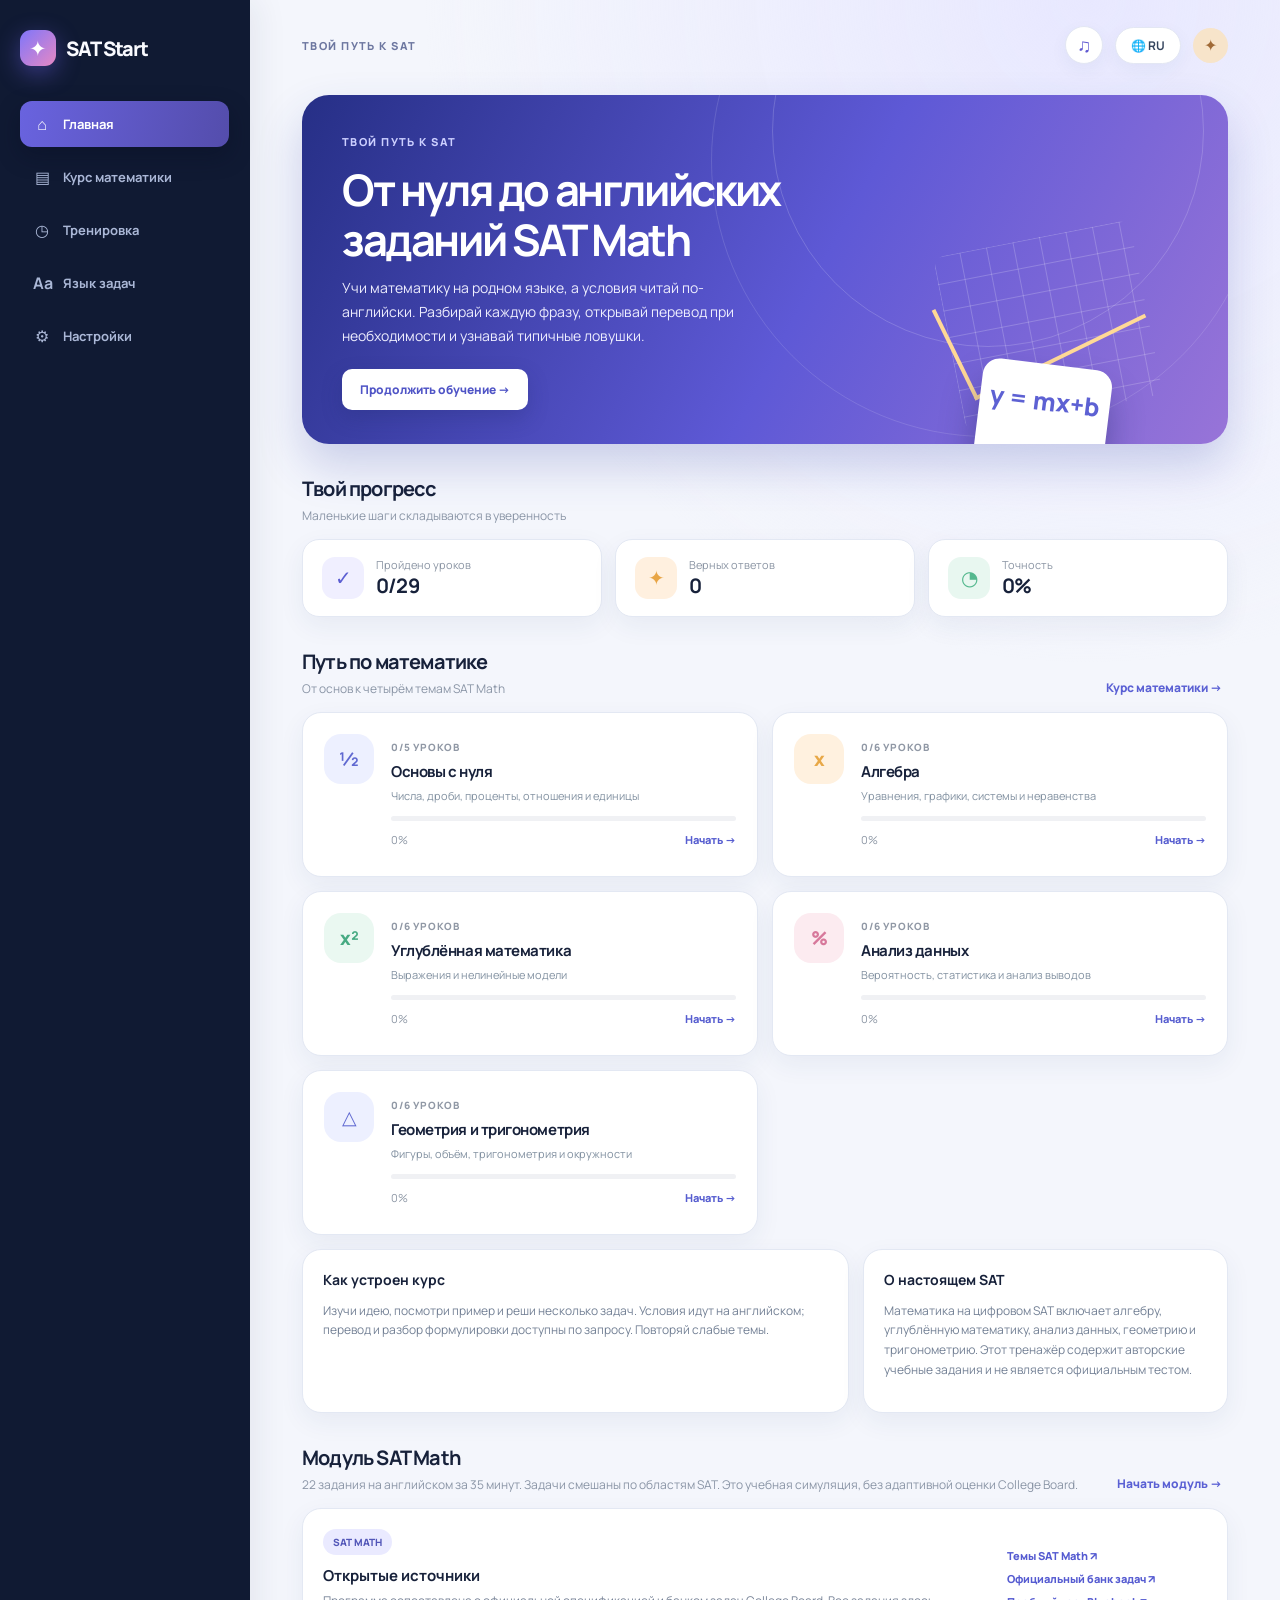
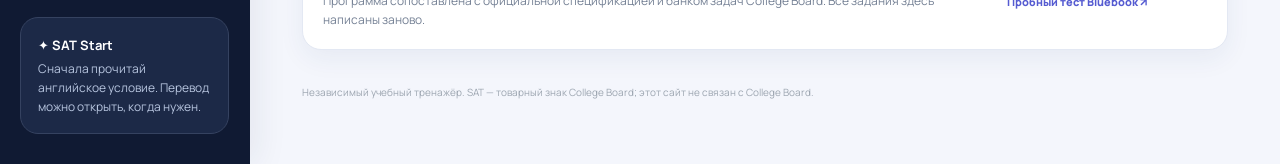
==== index.html @ 13243b28 "Publish SAT Math course with refreshed design and sounds" ====
<!doctype html>
<html lang="ru">
<head>
  <meta charset="utf-8">
  <meta name="viewport" content="width=device-width,initial-scale=1">
  <meta name="theme-color" content="#0e1830">
  <title>SAT Start — математика с нуля</title>
  <meta name="description" content="Многоязычная подготовка к SAT Math: уроки с нуля, практика и понятные объяснения.">
  <link rel="stylesheet" href="./style.css">
  <link rel="stylesheet" href="./theme.css">
</head>
<body>
  <div id="app"></div>
  <script src="./exam-data.js" defer></script>
  <script src="./app.js" defer></script>
  <script src="./curriculum-core.js" defer></script>
  <script src="./curriculum-advanced.js" defer></script>
  <script src="./curriculum-data.js" defer></script>
  <script src="./curriculum-geometry.js" defer></script>
  <script src="./practice-variants.js" defer></script>
  <script src="./enhance.js" defer></script>
  <script src="./course-v2.js" defer></script>
  <script src="./sound-ui.js" defer></script>
</body>
</html>
---- style.css ----
@import url('https://fonts.googleapis.com/css2?family=DM+Sans:wght@400;500;600;700&family=Manrope:wght@400;500;600;700;800&display=swap');
:root{font-family:Manrope,'DM Sans',Arial,sans-serif;color:#182942;background:#f8f6f1;font-synthesis:none}*{box-sizing:border-box}body{margin:0}button,select{font:inherit}button{cursor:pointer}button:focus-visible,select:focus-visible,.answer:focus-visible{outline:3px solid #7e81ef;outline-offset:3px}.shell{display:grid;grid-template-columns:250px 1fr;min-height:100vh}.sidebar{background:#fff;border-right:1px solid #e9e7e1;padding:30px 20px;display:flex;flex-direction:column;gap:35px}.logo{display:flex;align-items:center;gap:10px;font-size:19px;font-weight:800;letter-spacing:-.05em}.logo-mark{width:36px;height:36px;border-radius:11px;background:#5f63db;color:white;display:grid;place-items:center;font-size:21px;letter-spacing:0}.nav{display:grid;gap:7px}.nav button{border:0;background:transparent;text-align:start;padding:12px 13px;border-radius:12px;color:#69768a;font-size:13px;font-weight:700;display:flex;align-items:center;gap:12px}.nav button.active{background:#f0efff;color:#5558ca}.nav-icon{width:18px;text-align:center;font-size:16px}.side-bottom{margin-top:auto}.side-note{background:#f5f4fb;border-radius:18px;padding:17px;color:#53617a;font-size:12px;line-height:1.55}.side-note strong{display:block;color:#273a56;font-size:13px;margin-bottom:5px}.main{max-width:1350px;width:100%;margin:auto;padding:26px 52px 64px}.topbar{display:flex;align-items:center;justify-content:space-between;gap:15px;margin-bottom:31px}.eyebrow{font-size:11px;letter-spacing:.13em;text-transform:uppercase;font-weight:800;color:#828ba0}.top-actions{display:flex;align-items:center;gap:12px}.pill{border:1px solid #e7e5e1;background:white;border-radius:999px;padding:9px 15px;color:#34445d;font-size:12px;font-weight:700}.avatar{width:35px;height:35px;border-radius:50%;background:#f7e4ca;display:grid;place-items:center;color:#a06a36;font-size:16px}.hero{background:#555bd2;color:white;border-radius:27px;min-height:252px;padding:34px 40px;position:relative;overflow:hidden;display:flex;align-items:center}.hero:before{content:'';position:absolute;border:1px solid #ffffff36;width:320px;height:320px;border-radius:50%;right:65px;top:-92px}.hero:after{content:'';position:absolute;border:1px solid #ffffff2c;width:440px;height:440px;border-radius:50%;right:5px;top:-110px}.hero-content{position:relative;z-index:1;max-width:530px}.hero h1{font-size:clamp(27px,3vw,39px);line-height:1.14;letter-spacing:-.05em;margin:14px 0 12px}.hero p{font-size:13px;line-height:1.7;max-width:420px;color:#e4e5ff;margin:0 0 21px}.hero-art{position:absolute;right:65px;bottom:0;width:250px;height:210px;z-index:1}.graph-grid{position:absolute;right:15px;top:3px;width:200px;height:178px;background-image:linear-gradient(#ffffff23 1px,transparent 1px),linear-gradient(90deg,#ffffff23 1px,transparent 1px);background-size:27px 27px;transform:rotate(-11deg);border-radius:12px}.graph-line{position:absolute;width:190px;height:100px;border-bottom:4px solid #ffd996;border-left:4px solid #ffd996;transform:rotate(-26deg);right:29px;top:30px}.math-card{position:absolute;right:55px;bottom:-25px;background:#fff;color:#5d61d3;border-radius:17px 17px 0 0;width:130px;height:105px;display:grid;place-items:start center;padding-top:19px;font-size:25px;font-weight:800;box-shadow:0 10px 35px #23245b35;transform:rotate(7deg)}.primary{border:0;background:#fff;color:#4f54c6;font-size:12px;font-weight:800;padding:12px 18px;border-radius:10px}.primary.dark{background:#5c60d3;color:#fff}.primary:disabled{opacity:.45;cursor:not-allowed}.section-head{display:flex;justify-content:space-between;align-items:end;margin:31px 0 15px}.section-head h2{margin:0;font-size:20px;letter-spacing:-.04em}.section-head p{margin:5px 0 0;font-size:12px;color:#8a95a6}.link{border:0;background:none;color:#5a60d4;font-size:12px;font-weight:800}.stats{display:grid;grid-template-columns:repeat(3,1fr);gap:13px}.stat{background:#fff;border:1px solid #eceae5;border-radius:17px;padding:17px 19px;display:flex;gap:12px;align-items:center}.stat-icon{width:42px;height:42px;border-radius:13px;background:#f0efff;display:grid;place-items:center;color:#5b5ed2;font-size:20px}.stat-icon.peach{background:#fff0df;color:#e8a545}.stat-icon.mint{background:#e8f7f0;color:#54b88e}.stat small{display:block;color:#8a94a3;font-size:11px}.stat strong{font-size:20px;letter-spacing:-.04em}.grid{display:grid;grid-template-columns:repeat(2,minmax(0,1fr));gap:14px}.course-card{background:#fff;border:1px solid #ebe9e4;border-radius:19px;padding:21px;display:flex;gap:17px;min-height:165px}.course-icon{flex:none;width:50px;height:50px;border-radius:14px;background:#edf0ff;display:grid;place-items:center;font-weight:800;color:#6069d1;font-size:19px}.course-icon.orange{background:#fff1df;color:#e8a847}.course-icon.green{background:#eaf8f1;color:#46aa82}.course-icon.pink{background:#fcebf0;color:#d7789b}.course-body{flex:1}.course-kicker{color:#9098a5;font-size:10px;font-weight:800;text-transform:uppercase;letter-spacing:.08em}.course-card h3{font-size:15px;margin:5px 0 5px;letter-spacing:-.03em}.course-card p{font-size:11px;line-height:1.55;color:#8190a0;margin:0 0 12px}.progress-track{height:5px;background:#f0f1f4;border-radius:10px;overflow:hidden}.progress-fill{height:100%;background:#6468da;border-radius:10px}.card-foot{display:flex;align-items:center;justify-content:space-between;margin-top:11px;font-size:11px;color:#8c96a4}.card-foot button{border:0;background:none;color:#575ed0;font-size:11px;font-weight:800;padding:0}.below{display:grid;grid-template-columns:1.5fr 1fr;gap:14px;margin-top:14px}.info-card{border-radius:19px;border:1px solid #ebe9e4;background:#fff;padding:20px}.info-card h3{font-size:14px;margin:0 0 10px}.info-card p,.info-card li{font-size:12px;color:#738095;line-height:1.65}.info-card ul{padding-left:20px;margin-bottom:0}.tag{display:inline-block;background:#f0efff;color:#5a5ec8;border-radius:99px;padding:6px 10px;font-size:10px;font-weight:800}.lesson-layout{display:grid;grid-template-columns:minmax(0,1.8fr) minmax(240px,.8fr);gap:20px}.lesson-panel,.lesson-aside,.settings-panel,.roadmap-card{background:#fff;border:1px solid #ebe9e4;border-radius:21px;padding:26px}.back{border:0;background:none;color:#6774a1;font-size:12px;font-weight:800;padding:0;margin-bottom:20px}.lesson-panel h1,.page-title{font-size:30px;letter-spacing:-.05em;line-height:1.2;margin:10px 0 10px}.lead{font-size:13px;color:#7b8799;line-height:1.7}.concept{background:#f2f1ff;border-radius:17px;padding:21px;margin:23px 0}.concept-label{font-size:10px;color:#5c62cf;font-weight:800;letter-spacing:.1em;text-transform:uppercase}.concept p{font-size:15px;color:#263858;line-height:1.7;margin:7px 0}.example{border-left:3px solid #f4c477;padding:4px 0 4px 17px;margin-bottom:23px}.example strong{font-size:12px}.example p{font-size:13px;line-height:1.6;color:#657287;margin:8px 0 0}.divider{height:1px;background:#eeece8;margin:24px 0}.question-count{font-size:11px;font-weight:800;color:#5e62d4}.question{font-size:19px;line-height:1.5;font-weight:800;letter-spacing:-.03em;margin:12px 0 17px}.answers{display:grid;grid-template-columns:repeat(2,1fr);gap:10px}.answer{border:1px solid #e8e9ee;background:#fff;text-align:start;padding:13px 15px;border-radius:12px;color:#34455e;font-size:13px;font-weight:700}.answer:hover{border-color:#7479df}.answer.selected{border-color:#6269dd;background:#f1f0ff}.answer.correct{border-color:#54af85;background:#e9f8f0}.answer.wrong{border-color:#dd8a8a;background:#fff1f1}.feedback{border-radius:14px;padding:15px 17px;margin-top:15px;font-size:12px;line-height:1.6}.feedback.good{background:#eaf8f0;color:#287954}.feedback.bad{background:#fff2e8;color:#9b6133}.feedback strong{display:block;font-size:13px;margin-bottom:3px}.actions{display:flex;gap:10px;margin-top:18px;flex-wrap:wrap}.secondary{border:1px solid #e2e3ee;background:#fff;color:#5863a0;font-size:12px;font-weight:800;padding:11px 15px;border-radius:10px}.aside-title{font-size:13px;font-weight:800;margin-bottom:20px}.step{display:flex;gap:12px;align-items:flex-start;padding:11px 0;border-bottom:1px solid #f1f0ee}.step:last-child{border-bottom:0}.step-num{width:23px;height:23px;border-radius:50%;display:grid;place-items:center;background:#edecfb;color:#686dd1;font-size:11px;font-weight:800;flex:none}.step span{font-size:11px;line-height:1.5;color:#647289}.settings-panel{max-width:670px}.field{display:grid;gap:8px;margin:25px 0}.field label{font-size:12px;font-weight:800}.field select{border:1px solid #dadde4;border-radius:11px;background:white;color:#283b57;padding:12px 14px;width:100%;max-width:320px}.notice{background:#f4f5fc;color:#6a7693;border-radius:13px;padding:15px;font-size:12px;line-height:1.6}.roadmap{display:grid;grid-template-columns:repeat(2,1fr);gap:15px}.roadmap-card h3{font-size:17px}.roadmap-card p{color:#7b8799;font-size:12px;line-height:1.65}.muted{color:#8993a4}.mini-list{display:grid;gap:10px;margin-top:18px}.mini-list div{padding:10px 12px;background:#f8f8fb;border-radius:9px;font-size:11px;color:#61718b}.status{color:#5b62d4;font-size:11px;font-weight:800}.footer{margin-top:34px;font-size:10px;color:#9ca5b0;line-height:1.6}html[dir=rtl] .sidebar{border-right:0;border-left:1px solid #e9e7e1}html[dir=rtl] .nav button{text-align:right}html[dir=rtl] .answer{text-align:right}html[dir=rtl] .example{border-left:0;border-right:3px solid #f4c477;padding:4px 17px 4px 0}@media(max-width:850px){.shell{grid-template-columns:1fr}.sidebar{flex-direction:row;align-items:center;padding:14px 18px;gap:15px;border-right:0;border-bottom:1px solid #e9e7e1}.nav{display:flex;overflow:auto;gap:3px}.nav button{white-space:nowrap;padding:8px;font-size:11px}.side-bottom{display:none}.main{padding:23px 20px 45px}.hero-art{right:0;opacity:.5}.lesson-layout{grid-template-columns:1fr}.lesson-aside{display:none}}@media(max-width:580px){.logo{font-size:0}.logo-mark{font-size:20px}.topbar{margin-bottom:17px}.hero{padding:28px;min-height:230px}.hero-art{opacity:.2}.stats,.grid,.below,.roadmap{grid-template-columns:1fr}.answers{grid-template-columns:1fr}.section-head{margin-top:27px}.lesson-panel{padding:21px}}
@media(max-width:850px){.shell,.sidebar,.main,.nav{min-width:0}.nav{flex:1}.sidebar{overflow:hidden}}
.translation-toggle{border:0;background:none;color:#535bc9;font-size:12px;font-weight:800;padding:0 0 13px}.translation{background:#faf8ef;border:1px solid #f0e6c7;border-radius:11px;padding:12px 14px;font-size:13px;color:#53617a;line-height:1.5;margin-bottom:14px}.phrase-note{background:#f7f7fc;border:1px solid #eeeefa;border-radius:13px;padding:14px 16px;margin:4px 0 16px;display:grid;gap:4px;font-size:12px;color:#627088;line-height:1.5}.phrase-note strong{font-size:16px;color:#343b8c}.phrase-grid{display:grid;grid-template-columns:repeat(3,1fr);gap:10px}.phrase-card{background:#fff;border:1px solid #ebe9e4;border-radius:13px;padding:15px;display:grid;gap:6px}.phrase-card b{font-size:13px;color:#3646a0}.phrase-card span{font-size:11px;color:#728095;line-height:1.5}@media(max-width:850px){.phrase-grid{grid-template-columns:repeat(2,1fr)}}@media(max-width:580px){.phrase-grid{grid-template-columns:1fr}}
.official-link{display:inline-block;margin-top:8px;color:#575ed0;font-weight:800;font-size:12px;text-decoration:none}.official-link:hover{text-decoration:underline}
.source-card{display:flex;justify-content:space-between;gap:20px;background:#fff;border:1px solid #ebe9e4;border-radius:19px;padding:20px;margin-top:14px}.source-card h3{font-size:15px;margin:10px 0 5px}.source-card p{font-size:12px;color:#758195;line-height:1.6;margin:0}.source-links{display:grid;gap:8px;min-width:200px;align-content:center}.source-links a{font-size:11px;font-weight:800;color:#555bd1;text-decoration:none}.source-links a:hover{text-decoration:underline}.response-wrap{display:grid;gap:8px;margin:16px 0}.response-wrap label{font-size:12px;font-weight:800;color:#42516e}.response-wrap input{border:1px solid #d9dce7;border-radius:12px;padding:13px 15px;font:700 16px Manrope,Arial,sans-serif;color:#263954;max-width:310px;direction:ltr;text-align:left}.response-wrap input:focus{outline:3px solid #aaaefa;outline-offset:2px}.response-wrap small{font-size:11px;color:#8b95a5}.checkpoint-head{display:flex;justify-content:space-between;align-items:center;gap:16px;margin-bottom:20px}.timer-box{border:1px solid #e9e8ef;background:white;border-radius:15px;padding:12px 18px;text-align:center;min-width:105px}.timer-box small{display:block;font-size:10px;color:#8290a6}.timer-box strong{font-size:21px;color:#4e55be}.checkpoint-layout{display:grid;grid-template-columns:minmax(0,1.8fr) minmax(230px,.8fr);gap:16px}.question-dots{display:grid;grid-template-columns:repeat(5,1fr);gap:7px}.q-dot{border:1px solid #e5e5ed;background:#f9f9fc;border-radius:8px;padding:8px 0;color:#8590a4;font-size:11px;font-weight:800}.q-dot.answered{background:#e9f7ef;color:#338563;border-color:#c9e6d6}.q-dot.current{background:#6065d8;color:white;border-color:#6065d8}.review-list{display:grid;gap:9px}.review-item{background:#fff;border:1px solid #eae9e5;border-radius:13px;overflow:hidden}.review-item.miss{border-left:4px solid #df9d71}.review-item.right{border-left:4px solid #67b994}.review-item summary{cursor:pointer;display:flex;justify-content:space-between;gap:12px;padding:15px;font-size:12px;color:#2e405d;font-weight:700}.review-item summary b{color:#6067d0}.review-body{padding:0 15px 16px;font-size:12px;color:#66758c;line-height:1.65}.review-body p{margin:8px 0}.secondary:disabled{opacity:.4;cursor:not-allowed}@media(max-width:850px){.checkpoint-layout{grid-template-columns:1fr}.checkpoint-layout .lesson-aside{display:block}.source-card{flex-direction:column}}@media(max-width:580px){.checkpoint-head{align-items:flex-start}.checkpoint-head .page-title{font-size:23px}.question-dots{grid-template-columns:repeat(6,1fr)}}
.domain-breakdown{display:grid;grid-template-columns:repeat(4,1fr);gap:10px;margin:13px 0 27px}.domain-score{background:#fff;border:1px solid #ebe9e4;border-radius:13px;padding:14px;display:grid;gap:7px}.domain-score span{font-size:11px;color:#718098}.domain-score strong{font-size:18px;color:#293c5b}@media(max-width:850px){.domain-breakdown{grid-template-columns:repeat(2,1fr)}}
---- theme.css ----
:root{--ink:#17213a;--accent:#6b62e8;--blue:#3345a7;color:var(--ink);background:#f4f6fc}
body{background:radial-gradient(circle at 85% 0%,#e8e8ff 0,transparent 32%),#f4f6fc}
.sidebar{background:#101a33;color:#f9faff;border-color:#101a33;box-shadow:8px 0 30px #1c2a4a12}
.logo{font-size:20px;letter-spacing:-.055em}
.logo-mark{background:linear-gradient(135deg,#7f76fa,#e688c4);box-shadow:0 7px 23px #776aff66}
.nav button{color:#aab7d6;transition:background .2s,color .2s,transform .2s}
.nav button:hover{background:#283552;color:#fff;transform:translateX(3px)}
.nav button.active{background:linear-gradient(100deg,#6963df,#544dac);color:#fff;box-shadow:0 9px 22px #080d2360}
.side-note{background:#1c2947;color:#b7c5df;border:1px solid #354260}
.side-note strong{color:#fff}
.main{max-width:1430px}
.eyebrow{color:#6d77a0}
.pill,.sound-toggle{background:#fff;border:1px solid #e3e7f3;box-shadow:0 6px 18px #3149770d}
.sound-toggle{display:grid;place-items:center;width:38px;height:38px;border-radius:50%;color:#615ad1;font-size:19px;font-weight:800;transition:transform .2s,background .2s}
.sound-toggle:hover{transform:scale(1.09);background:#eeeefe}
.hero{background:linear-gradient(118deg,#262f86 0%,#5e59d6 55%,#9874d8 100%);box-shadow:0 22px 45px #3440a837;min-height:282px}
.hero:before{width:430px;height:430px;border-color:#ffffff2b;top:-180px;right:24px}
.hero:after{width:550px;height:550px;border-color:#ffffff20;top:-210px;right:-35px}
.hero h1{font-size:clamp(29px,3.4vw,47px);letter-spacing:-.055em}
.hero p{color:#eeeefe;font-size:14px}
.graph-grid{background-image:linear-gradient(#ffffff32 1px,transparent 1px),linear-gradient(90deg,#ffffff32 1px,transparent 1px)}
.math-card{box-shadow:0 24px 35px #1f255f6b}
.primary{box-shadow:0 8px 20px #1e2b7040;transition:transform .2s,box-shadow .2s,filter .2s}
.primary:hover:not(:disabled){transform:translateY(-2px);box-shadow:0 12px 25px #1e2b7050;filter:brightness(1.04)}
.primary.dark{background:linear-gradient(100deg,#605de0,#4a60c7)}
.stat,.course-card,.info-card,.roadmap-card,.source-card,.lesson-panel,.lesson-aside,.domain-score{border-color:#e3e8f3;box-shadow:0 9px 26px #273f7010}
.course-card{transition:transform .22s,box-shadow .22s,border-color .22s}
.course-card:hover{transform:translateY(-4px);box-shadow:0 17px 34px #273f701c;border-color:#c9c8f3}
.course-icon{border-radius:17px}
.progress-fill{background:linear-gradient(90deg,#5c60e8,#ac7ae2)}
.answer{transition:transform .18s,box-shadow .18s,border-color .18s;background:#fff}
.answer:hover:not(:disabled){transform:translateY(-2px);box-shadow:0 8px 18px #263e7d18}
.answer.selected{box-shadow:inset 0 0 0 1px #7772e9}
.question{font-size:clamp(16px,1.5vw,20px);line-height:1.55}
.tag{background:#eaeaff;color:#5256b8}
.feedback.good{border:1px solid #bbe6cf}.feedback.bad{border:1px solid #f0d6bc}
.q-dot.current{background:linear-gradient(135deg,#6e65e9,#4c5fc9)}
@media(max-width:850px){.sidebar{background:#101a33;border-color:#101a33}.nav button:hover{transform:none}.main{padding-top:26px}}
@media(prefers-reduced-motion:reduce){*,*:before,*:after{transition:none!important;animation:none!important}}
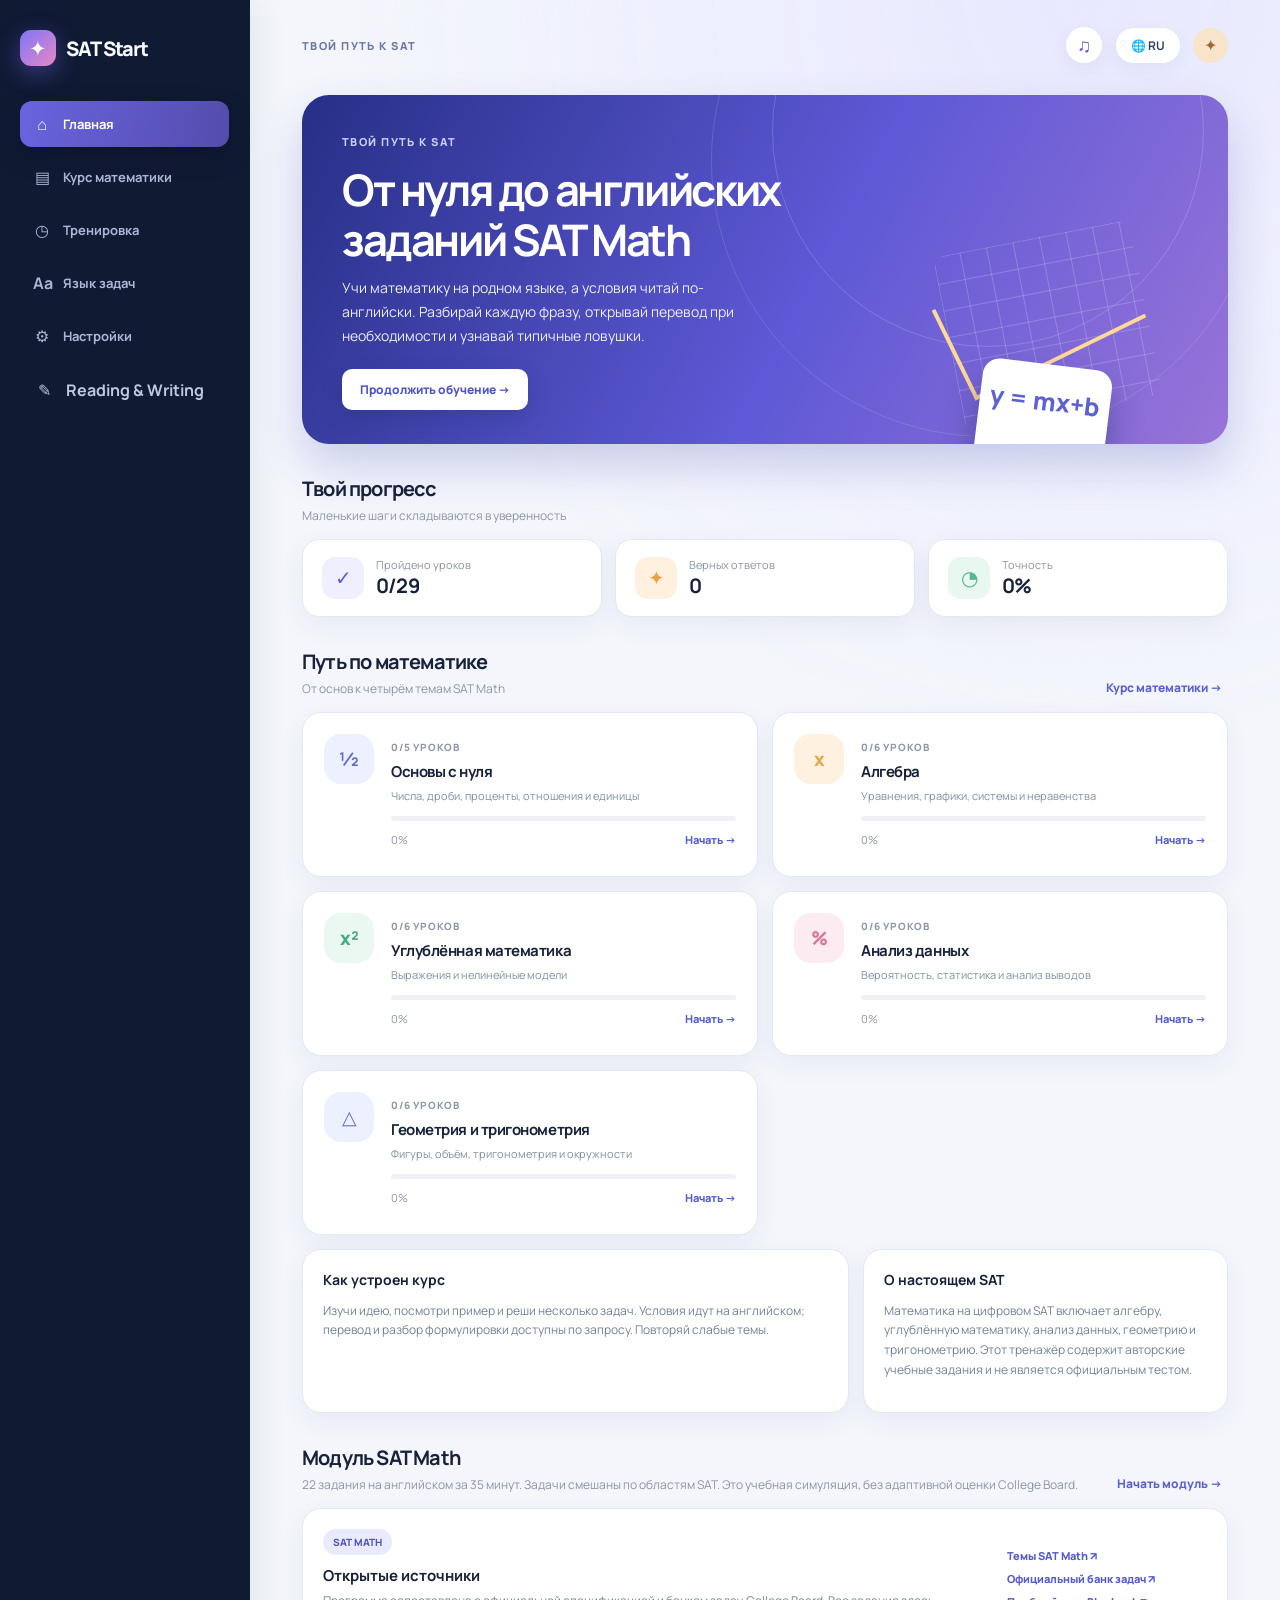
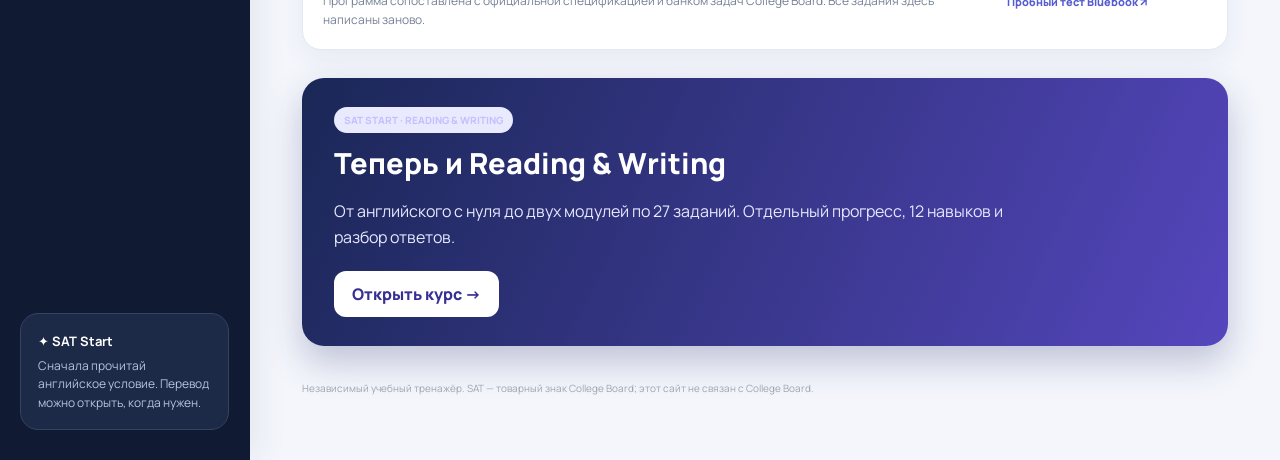
==== commit bcb02e7e: "Unify courses and add university study filters: index.html" ====
--- a/index.html
+++ b/index.html
@@ -4,10 +4,11 @@
   <meta charset="utf-8">
   <meta name="viewport" content="width=device-width,initial-scale=1">
   <meta name="theme-color" content="#0e1830">
-  <title>SAT Start — математика с нуля</title>
-  <meta name="description" content="Многоязычная подготовка к SAT Math: уроки с нуля, практика и понятные объяснения.">
+  <title>SAT Start — Math и Reading & Writing</title>
+  <meta name="description" content="Многоязычная подготовка к digital SAT: Math и Reading & Writing с нуля, практика и понятные объяснения.">
   <link rel="stylesheet" href="./style.css">
   <link rel="stylesheet" href="./theme.css">
+  <link rel="stylesheet" href="./unified.css">
 </head>
 <body>
   <div id="app"></div>
@@ -20,6 +21,10 @@
   <script src="./practice-variants.js" defer></script>
   <script src="./enhance.js" defer></script>
   <script src="./course-v2.js" defer></script>
+  <script src="./more-questions.js" defer></script>
   <script src="./sound-ui.js" defer></script>
+  <script src="./progress.js" defer></script>
+  <script src="./rw-entry.js" defer></script>
 </body>
 </html>
+
--- a/theme.css
+++ b/theme.css
@@ -37,3 +37,21 @@
 .q-dot.current{background:linear-gradient(135deg,#6e65e9,#4c5fc9)}
 @media(max-width:850px){.sidebar{background:#101a33;border-color:#101a33}.nav button:hover{transform:none}.main{padding-top:26px}}
 @media(prefers-reduced-motion:reduce){*,*:before,*:after{transition:none!important;animation:none!important}}
+.variant-grid{display:grid;grid-template-columns:repeat(4,minmax(0,1fr));gap:14px}
+.variant-card{text-align:left;border:1px solid #dfe5f5;background:#fff;border-radius:20px;padding:20px;display:grid;gap:13px;min-height:150px;box-shadow:0 9px 26px #273f7010;transition:transform .2s,box-shadow .2s}
+.variant-card:hover{transform:translateY(-3px);box-shadow:0 16px 30px #273f7020}
+.variant-icon{display:grid;place-items:center;width:43px;height:43px;border-radius:13px;background:#edecff;color:#655fd8;font-size:22px;font-weight:800}
+.variant-card strong{font-size:15px;color:#243453}.variant-card small{font-size:11px;color:#73819a}
+.history-row{display:flex;gap:8px;flex-wrap:wrap}.history-pill{background:#e9f3f0;color:#277453;padding:6px 10px;border-radius:99px;font-weight:800;font-size:12px}
+.dashboard-grid{display:grid;grid-template-columns:1fr 1.3fr;gap:16px;margin-top:18px}
+.history-list{display:grid;gap:5px}.history-item{display:grid;grid-template-columns:1fr auto 1fr;gap:12px;align-items:center;border-bottom:1px solid #edf0f5;padding:8px 0;font-size:12px;color:#77859a}.history-item b{color:#263656}
+.score-fields{display:grid;grid-template-columns:repeat(3,minmax(0,1fr));gap:9px;margin:15px 0}
+.score-fields label{display:grid;gap:6px;font-size:11px;font-weight:800;color:#576580}.score-fields input{width:100%;border:1px solid #d9deea;border-radius:9px;padding:9px;color:#243453;font:inherit}
+.university-wrap{overflow:auto;border:1px solid #e3e8f3;border-radius:18px;background:white;box-shadow:0 9px 26px #273f7010}
+.university-table{border-collapse:collapse;width:100%;min-width:610px;text-align:left}.university-table th,.university-table td{padding:13px 18px;border-bottom:1px solid #edf0f5;font-size:12px}.university-table th{background:#f4f5fe;color:#56618a;font-size:11px;text-transform:uppercase;letter-spacing:.05em}.university-table tr:last-child td{border-bottom:0}.university-table a{font-weight:800;color:#4f59b8;text-decoration:none}.university-table a:hover{text-decoration:underline}.university-table small{display:block;color:#8995a7;margin-top:4px}
+@media(max-width:1000px){.variant-grid{grid-template-columns:repeat(2,1fr)}}
+@media(max-width:650px){.dashboard-grid{grid-template-columns:1fr}.score-fields{grid-template-columns:1fr}.variant-grid{grid-template-columns:1fr 1fr}}
+.rw-nav-link{display:flex;align-items:center;gap:13px;color:#bec9e0;text-decoration:none;padding:13px 15px;border-radius:12px;font-weight:700}.rw-nav-link:hover{background:#26365a;color:#fff}
+.rw-home-banner{margin-top:28px;border-radius:22px;padding:29px 32px;background:linear-gradient(115deg,#1a2756,#5546bd);color:#fff;box-shadow:0 16px 35px #1e2a6640}.rw-home-banner .tag{color:#c8bfff}.rw-home-banner h2{font:800 29px Manrope,Arial,sans-serif;margin:10px 0 6px}.rw-home-banner p{max-width:680px;line-height:1.6;color:#e6e8ff}.rw-home-banner a{display:inline-block;background:#fff;color:#382f94;text-decoration:none;padding:12px 18px;border-radius:12px;font-weight:800;margin-top:5px}
+.university-search{display:flex;align-items:center;gap:15px;justify-content:space-between;margin:0 0 15px;color:#5b6680;font-weight:800}.university-search input{min-width:230px;border:1px solid #d9dfed;border-radius:11px;padding:11px 13px;font:inherit}.university-table tr[hidden]{display:none}
+
